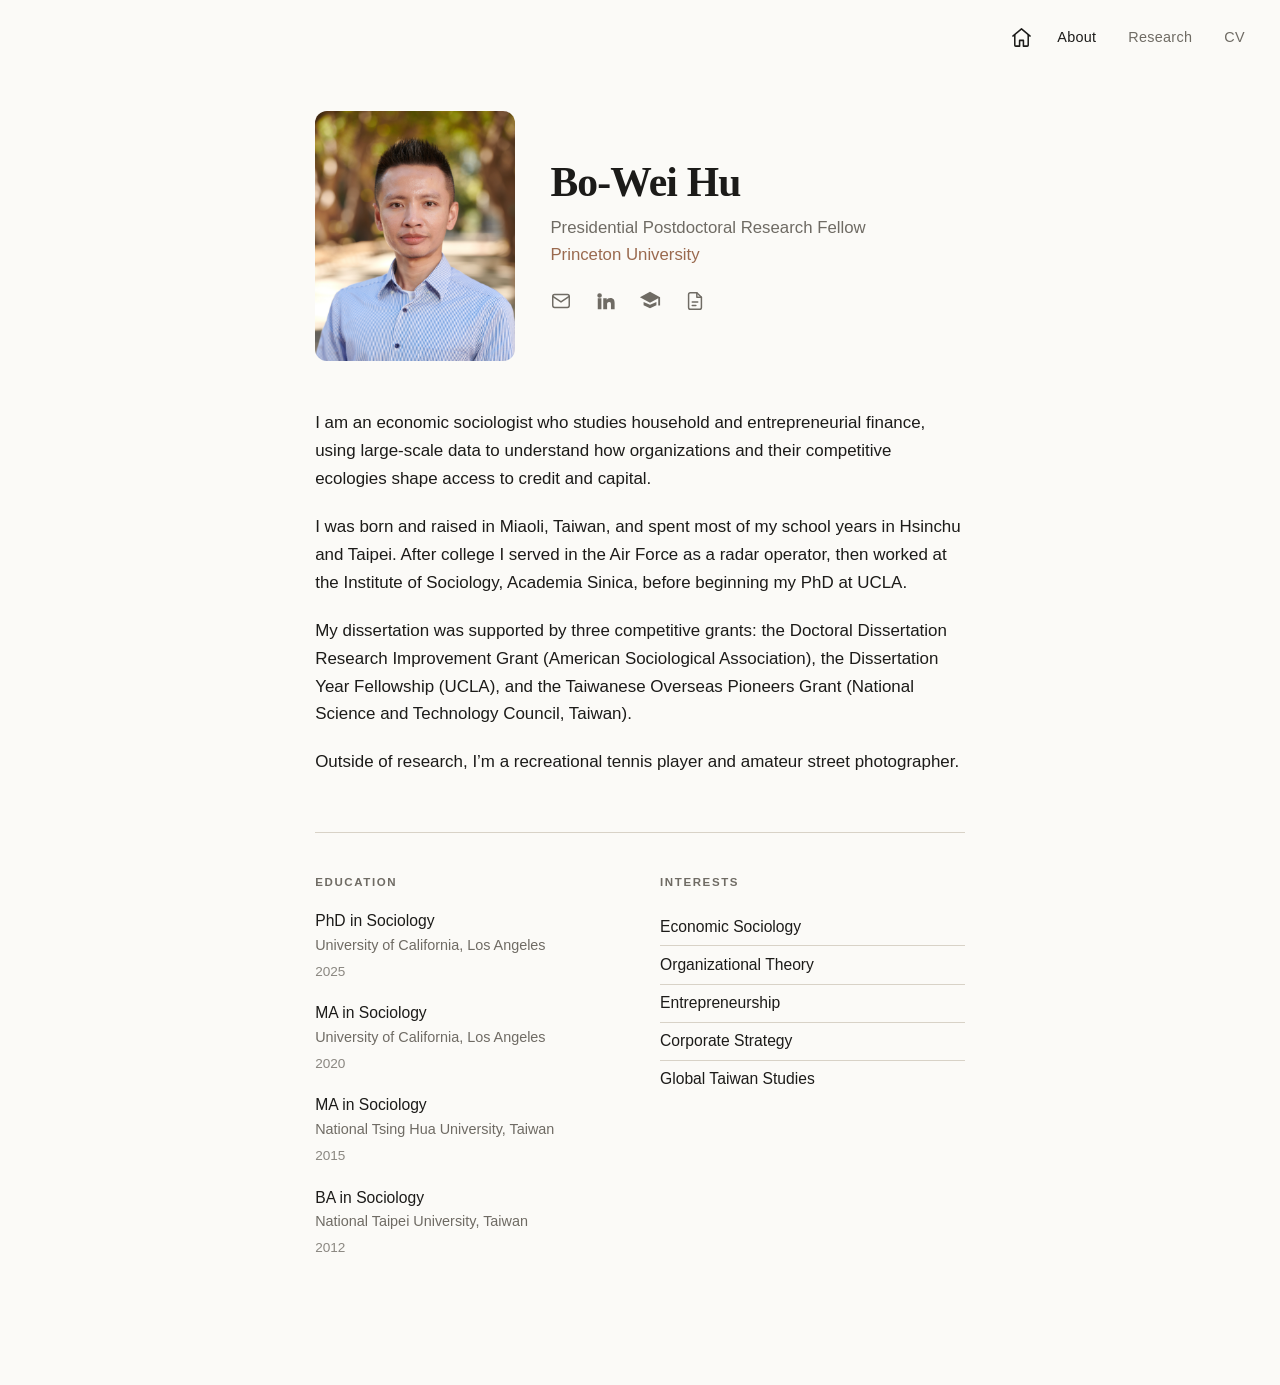
==== site/about.html @ 9f397c33 "Add meta descriptions, Open Graph/Twitter tags, canonical URLs Fixes Google using the hero image alt" ====
<!doctype html>
<html lang="en">
<head>
<meta charset="utf-8" />
<meta name="viewport" content="width=device-width, initial-scale=1" />
<title>About &middot; Bo-Wei Hu</title>
<meta name="description" content="About Bo-Wei Hu — an economic sociologist and Presidential Postdoctoral Research Fellow at Princeton University studying household and entrepreneurial finance. Background, education, and interests." />
<link rel="canonical" href="https://boweihu.com/about.html" />
<meta property="og:type" content="profile" />
<meta property="og:site_name" content="Bo-Wei Hu" />
<meta property="og:title" content="About · Bo-Wei Hu" />
<meta property="og:description" content="Economic sociologist and Presidential Postdoctoral Research Fellow at Princeton University studying household and entrepreneurial finance." />
<meta property="og:url" content="https://boweihu.com/about.html" />
<meta property="og:image" content="https://boweihu.com/images/headshot.jpg" />
<meta name="twitter:card" content="summary" />
<meta name="twitter:title" content="About · Bo-Wei Hu" />
<meta name="twitter:description" content="Economic sociologist and Presidential Postdoctoral Research Fellow at Princeton University." />
<meta name="twitter:image" content="https://boweihu.com/images/headshot.jpg" />
<link rel="icon" type="image/svg+xml" href="favicon.svg" />
<link rel="stylesheet" href="styles.css" />
</head>
<body>
  <header class="topbar">
    <a class="brand" href="index.html" aria-label="Home" title="Home">
      <svg viewBox="0 0 24 24" fill="none" stroke="currentColor" stroke-width="1.6" stroke-linecap="round" stroke-linejoin="round">
        <path d="M3 10.5 12 3l9 7.5" />
        <path d="M5 9.5V20a1 1 0 0 0 1 1h4v-6h4v6h4a1 1 0 0 0 1-1V9.5" />
      </svg>
    </a>
    <nav class="navlinks">
      <a href="about.html" class="active">About</a>
      <a href="research.html">Research</a>
      <a href="uploads/resume.pdf" target="_blank" rel="noopener">CV</a>
    </nav>
  </header>

  <main class="about-main">
    <section class="intro">
      <img class="portrait" src="images/headshot.jpg" alt="Portrait of Bo-Wei Hu" />
      <div>
        <h1 class="name">Bo-Wei Hu</h1>
        <p class="title">Presidential Postdoctoral Research Fellow<br /><span class="org">Princeton University</span></p>
        <div class="icons">
          <a href="mailto:boweihu@princeton.edu" aria-label="Email" title="Email">
            <svg viewBox="0 0 24 24" fill="none" stroke="currentColor" stroke-width="1.6" stroke-linecap="round" stroke-linejoin="round">
              <rect x="3" y="5" width="18" height="14" rx="2" />
              <path d="M3 7l9 6 9-6" />
            </svg>
          </a>
          <a href="https://www.linkedin.com/in/bo-wei-hu-348027a2/" aria-label="LinkedIn" title="LinkedIn">
            <svg viewBox="0 0 24 24" fill="currentColor">
              <path d="M4.98 3.5A2.5 2.5 0 1 0 5 8.5a2.5 2.5 0 0 0 0-5zM3 9h4v12H3zM9 9h3.8v1.7h.05c.53-.95 1.83-1.95 3.77-1.95 4.03 0 4.78 2.5 4.78 5.75V21h-4v-5.1c0-1.22-.02-2.8-1.95-2.8-1.95 0-2.25 1.35-2.25 2.7V21H9z" />
            </svg>
          </a>
          <a href="https://scholar.google.com/citations?hl=en&amp;user=0n5AYdQAAAAJ&amp;view_op=list_works&amp;sortby=pubdate" aria-label="Google Scholar" title="Google Scholar">
            <svg viewBox="0 0 24 24" fill="currentColor">
              <path d="M12 2L1 8l11 6 9-4.91V17h2V8L12 2zM5 13.18v3.5L12 20l7-3.32v-3.5L12 16l-7-2.82z" />
            </svg>
          </a>
          <a href="uploads/resume.pdf" target="_blank" rel="noopener" aria-label="CV" title="CV">
            <svg viewBox="0 0 24 24" fill="none" stroke="currentColor" stroke-width="1.6" stroke-linecap="round" stroke-linejoin="round">
              <path d="M14 3H7a2 2 0 0 0-2 2v14a2 2 0 0 0 2 2h10a2 2 0 0 0 2-2V8z" />
              <path d="M14 3v5h5" />
              <line x1="9" y1="13" x2="15" y2="13" />
              <line x1="9" y1="17" x2="13" y2="17" />
            </svg>
          </a>
        </div>
      </div>
    </section>

    <div class="prose">
      <p>
        I am an economic sociologist who studies household and entrepreneurial finance, using
        large-scale data to understand how organizations and their competitive ecologies shape
        access to credit and capital.
      </p>
      <p>
        I was born and raised in Miaoli, Taiwan, and spent most of my school years in Hsinchu and Taipei.
        After college I served in the Air Force as a radar operator, then worked at the
        <a href="https://www.ios.sinica.edu.tw" target="_blank" rel="noopener">Institute of Sociology</a>, Academia Sinica, before beginning my PhD at UCLA.
      </p>
      <p>
        My dissertation was supported by three competitive grants: the Doctoral Dissertation Research Improvement
        Grant (American Sociological Association), the Dissertation Year Fellowship (UCLA), and the
        Taiwanese Overseas Pioneers Grant (National Science and Technology Council, Taiwan).
      </p>
      <p>
        Outside of research, I&rsquo;m a recreational tennis player and amateur street photographer.
      </p>
    </div>

    <section class="meta">
      <div>
        <h2 class="section-label">Education</h2>
        <ul class="edu-list">
          <li>
            <span class="course">PhD in Sociology</span>
            <span class="inst">University of California, Los Angeles</span>
            <span class="year">2025</span>
          </li>
          <li>
            <span class="course">MA in Sociology</span>
            <span class="inst">University of California, Los Angeles</span>
            <span class="year">2020</span>
          </li>
          <li>
            <span class="course">MA in Sociology</span>
            <span class="inst">National Tsing Hua University, Taiwan</span>
            <span class="year">2015</span>
          </li>
          <li>
            <span class="course">BA in Sociology</span>
            <span class="inst">National Taipei University, Taiwan</span>
            <span class="year">2012</span>
          </li>
        </ul>
      </div>

      <div>
        <h2 class="section-label">Interests</h2>
        <ul class="interest-list">
          <li>Economic Sociology</li>
          <li>Organizational Theory</li>
          <li>Entrepreneurship</li>
          <li>Corporate Strategy</li>
          <li>Global Taiwan Studies</li>
        </ul>
      </div>
    </section>
  </main>
</body>
</html>
---- site/styles.css ----
:root {
  --bg: #fbfaf7;
  --ink: #1c1b19;
  --muted: #6f6b64;
  --accent: #9a6a4f;
  --rule: #d8d2c7;
}
@media (prefers-color-scheme: dark) {
  :root {
    --bg: #16150f;
    --ink: #ece7dd;
    --muted: #a49e92;
    --accent: #c99a7c;
    --rule: #2b2920;
  }
}

* { box-sizing: border-box; }
html, body { margin: 0; padding: 0; }
body {
  background: var(--bg);
  color: var(--ink);
  font-family: -apple-system, BlinkMacSystemFont, "Segoe UI", Roboto, Helvetica, Arial, sans-serif;
  line-height: 1.65;
  -webkit-font-smoothing: antialiased;
  text-rendering: optimizeLegibility;
}

a { color: inherit; }

/* ---------- Shared header ---------- */
.topbar {
  display: flex;
  align-items: center;
  justify-content: flex-end;
  gap: 1.5rem;
  padding: 1.6rem 2.2rem;
}
.brand {
  display: inline-flex;
  align-items: center;
  text-decoration: none;
  color: var(--ink);
  transition: color 0.15s ease;
}
.brand:hover { color: var(--accent); }
.brand svg { width: 23px; height: 23px; display: block; }
.navlinks { display: flex; gap: 2rem; }
.navlinks a {
  color: var(--muted);
  text-decoration: none;
  font-size: 0.9rem;
  letter-spacing: 0.02em;
  transition: color 0.15s ease;
}
.navlinks a:hover { color: var(--accent); }
.navlinks a.active { color: var(--ink); }

/* ---------- Serif display type ---------- */
.name {
  font-family: Georgia, "Times New Roman", serif;
  font-weight: 600;
  font-size: clamp(2.4rem, 4.6vw, 3.4rem);
  letter-spacing: -0.02em;
  line-height: 1.1;
  margin: 0 0 0.6rem;
}
.title { font-size: 1.05rem; color: var(--muted); margin: 0 0 2rem; }
.title .org { color: var(--accent); }
.divider { width: 40px; height: 1px; background: var(--rule); border: 0; margin: 0 0 2rem; }
.bio { font-size: 1.08rem; margin: 0 0 2.2rem; text-wrap: pretty; }

/* ---------- Social / contact icons ---------- */
.icons { display: flex; gap: 1.4rem; }
.icons a {
  color: var(--muted);
  display: inline-flex;
  transition: color 0.15s ease, transform 0.15s ease;
}
.icons a:hover { color: var(--accent); transform: translateY(-2px); }
.icons svg { width: 22px; height: 22px; display: block; }

/* =====================================================
   HOME  (index.html)
   ===================================================== */
.page {
  min-height: 100vh;
  display: grid;
  grid-template-columns: 0.9fr 1.1fr;
}
.home-left {
  display: flex;
  flex-direction: column;
  padding: 0 2.2rem 1.6rem;
}
.home-left .topbar { padding-left: 0; padding-right: 0; justify-content: flex-start; }
.hero {
  flex: 1;
  display: flex;
  flex-direction: column;
  justify-content: center;
  max-width: 440px;
  margin: 0 auto;
  padding: 4vh 0 8vh;
}
.home-right {
  position: relative;
  background: var(--bg);
  display: flex;
  align-items: center;
  justify-content: center;
  padding: 3vh 1.5rem;
  overflow: hidden;
}
.home-right figure {
  margin: 0;
  display: block;
  width: fit-content;
  max-width: 100%;
}
.home-right img {
  max-width: 100%;
  max-height: 75vh;
  object-fit: contain;
  display: block;
}
.caption {
  /* width:0 + min-width:100% locks the caption to the image's width */
  width: 0;
  min-width: 100%;
  box-sizing: border-box;
  margin: 0.85rem 0 0;
  font-size: 0.78rem;
  line-height: 1.5;
  color: var(--muted);
  letter-spacing: 0.01em;
}
.caption .date { display: block; margin-top: 0.15rem; opacity: 0.75; }
.caption a {
  color: var(--muted);
  text-decoration: underline;
  text-decoration-color: var(--rule);
  text-underline-offset: 2px;
  transition: color 0.15s ease, text-decoration-color 0.15s ease;
}
.caption a:hover { color: var(--accent); text-decoration-color: var(--accent); }

@media (max-width: 760px) {
  .page { grid-template-columns: 1fr; }
  .home-right { order: 2; min-height: 60vh; }
  .hero { padding: 6vh 0 4vh; }
}

/* =====================================================
   ABOUT  (about.html)
   ===================================================== */
.about-main {
  max-width: 720px;
  margin: 0 auto;
  padding: 2vh 2.2rem 12vh;
}
.intro {
  display: grid;
  grid-template-columns: 200px 1fr;
  gap: 2.2rem;
  align-items: center;
  margin: 2vh 0 3rem;
}
.portrait {
  width: 200px;
  height: auto;
  aspect-ratio: 1156 / 1444;
  object-fit: cover;
  border-radius: 12px;
  display: block;
}
.intro .name { font-size: clamp(2rem, 4vw, 2.6rem); margin-bottom: 0.5rem; }
.intro .title { margin-bottom: 1.3rem; }

.prose { font-size: 1.06rem; }
.prose p { margin: 0 0 1.25rem; text-wrap: pretty; }
.prose a {
  color: inherit;
  text-decoration: none;
  transition: color 0.15s ease;
}
.prose a:hover { color: var(--accent); }
.prose em { font-style: italic; }

.meta {
  display: grid;
  grid-template-columns: 1fr 1fr;
  gap: 2.5rem;
  margin-top: 3.5rem;
  padding-top: 2.5rem;
  border-top: 1px solid var(--rule);
}
.section-label {
  font-size: 0.72rem;
  text-transform: uppercase;
  letter-spacing: 0.14em;
  color: var(--muted);
  margin: 0 0 1rem;
  font-weight: 600;
}
.edu-list, .interest-list { list-style: none; margin: 0; padding: 0; }
.edu-list li { margin-bottom: 1rem; }
.edu-list .course { display: block; font-size: 0.98rem; }
.edu-list .inst { display: block; font-size: 0.9rem; color: var(--muted); }
.edu-list .year { font-size: 0.85rem; color: var(--muted); opacity: 0.8; }
.interest-list li {
  font-size: 0.98rem;
  padding: 0.35rem 0;
  border-bottom: 1px solid var(--rule);
}
.interest-list li:last-child { border-bottom: 0; }

@media (max-width: 620px) {
  .intro { grid-template-columns: 1fr; gap: 1.4rem; justify-items: start; }
  .portrait { width: 150px; }
  .meta { grid-template-columns: 1fr; gap: 2.2rem; }
}

/* =====================================================
   RESEARCH  (research.html)
   ===================================================== */
.page-title { margin: 2vh 0 2.5rem; }
.rgroup { margin-bottom: 3rem; }
.rgroup-title {
  font-family: Georgia, "Times New Roman", serif;
  font-weight: 600;
  font-size: 1.35rem;
  letter-spacing: -0.01em;
  margin: 0 0 1.2rem;
  padding-bottom: 0.6rem;
  border-bottom: 1px solid var(--rule);
}
.paper-list { list-style: none; margin: 0; padding: 0; }
.paper { margin-bottom: 1.5rem; }
.paper:last-child { margin-bottom: 0; }
.paper-title { display: block; font-size: 1.05rem; line-height: 1.45; }
.paper-title a {
  text-decoration: none;
  color: inherit;
  transition: color 0.15s ease;
}
.paper-title a:hover { color: var(--accent); }
.paper-meta { display: block; font-size: 0.85rem; color: var(--muted); margin-top: 0.28rem; }
.paper-meta .status { color: var(--accent); }
.award-list { list-style: none; margin: 0.5rem 0 0 1.4rem; padding: 0; }
.award-list li {
  position: relative;
  padding-left: 1.05rem;
  margin-top: 0.2rem;
  font-size: 0.82rem;
  line-height: 1.5;
  color: var(--muted);
}
.award-list li::before {
  content: "";
  position: absolute;
  left: 0;
  top: 0.62em;
  width: 5px;
  height: 5px;
  border-radius: 50%;
  background: var(--accent);
}
.badge {
  display: inline-block;
  font-size: 0.66rem;
  text-transform: uppercase;
  letter-spacing: 0.08em;
  color: var(--accent);
  border: 1px solid var(--rule);
  border-radius: 999px;
  padding: 0.1rem 0.55rem;
  margin-left: 0.55rem;
  vertical-align: middle;
  white-space: nowrap;
}
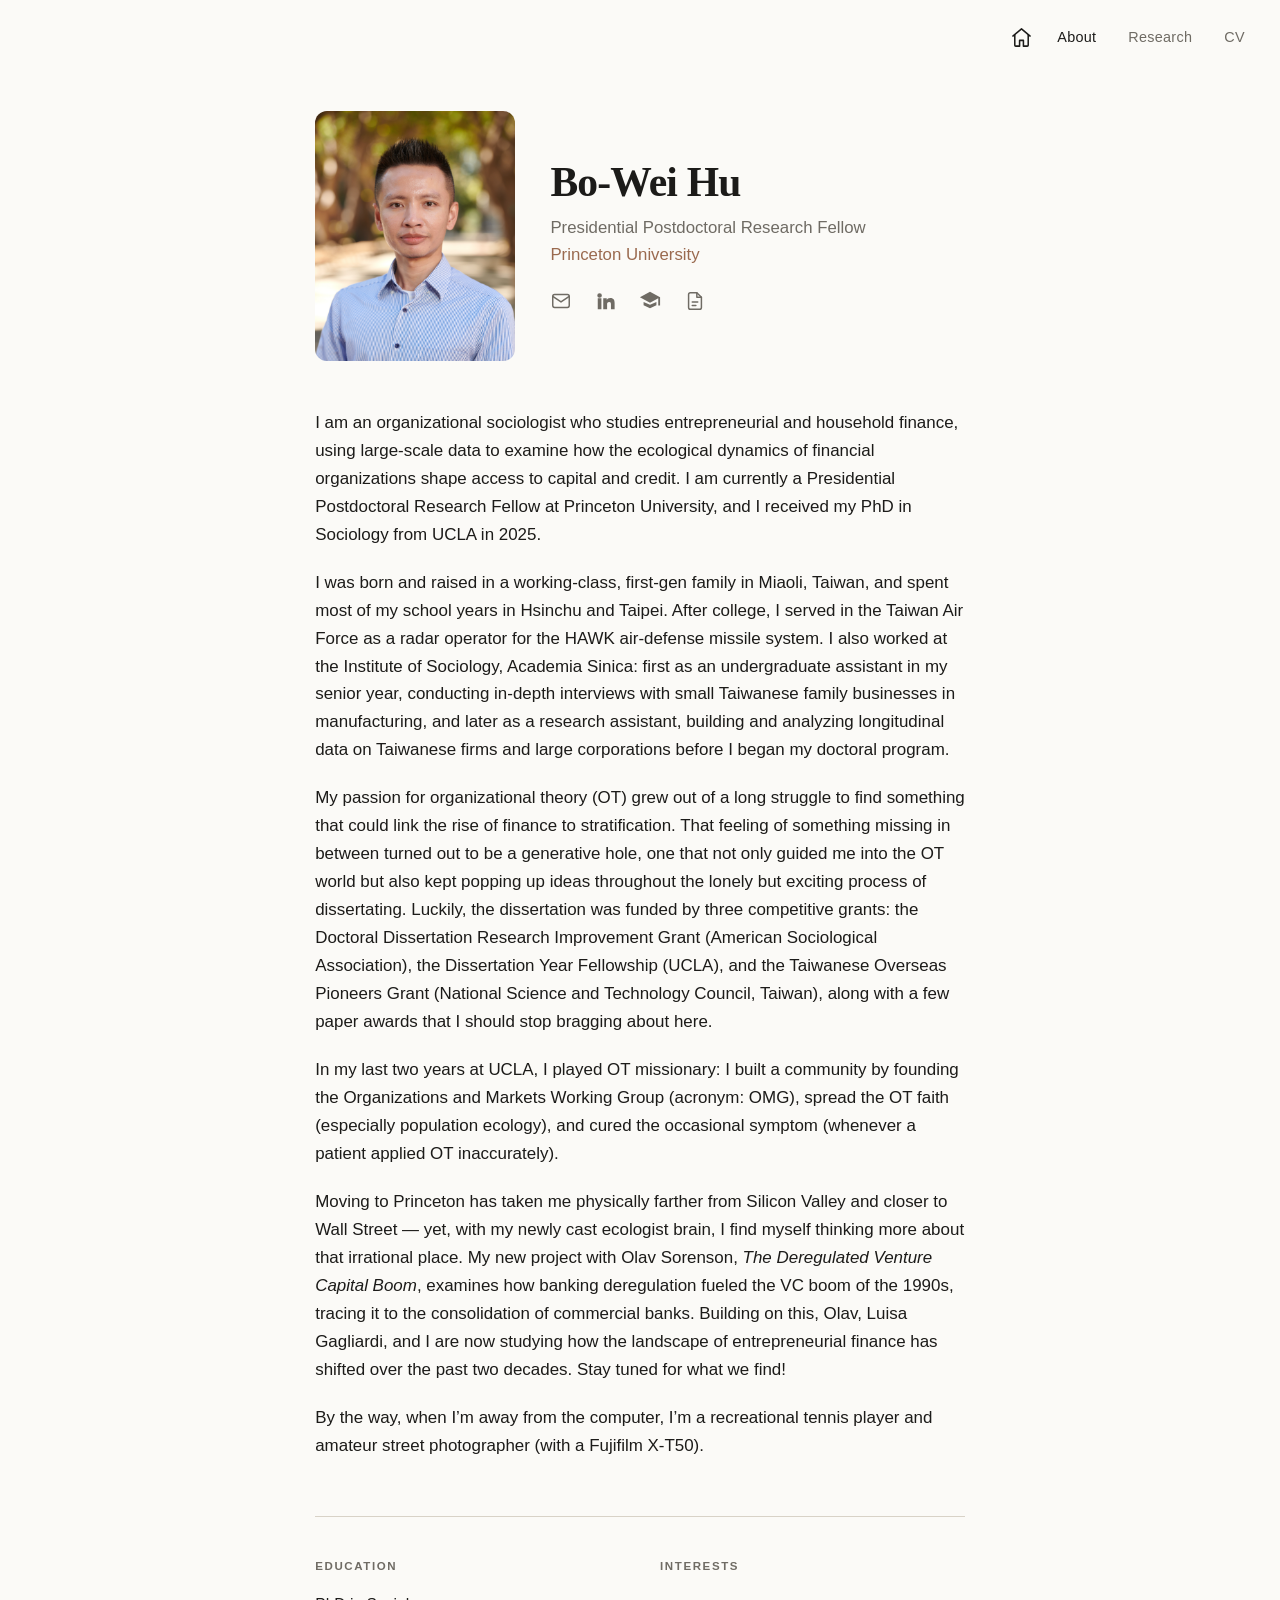
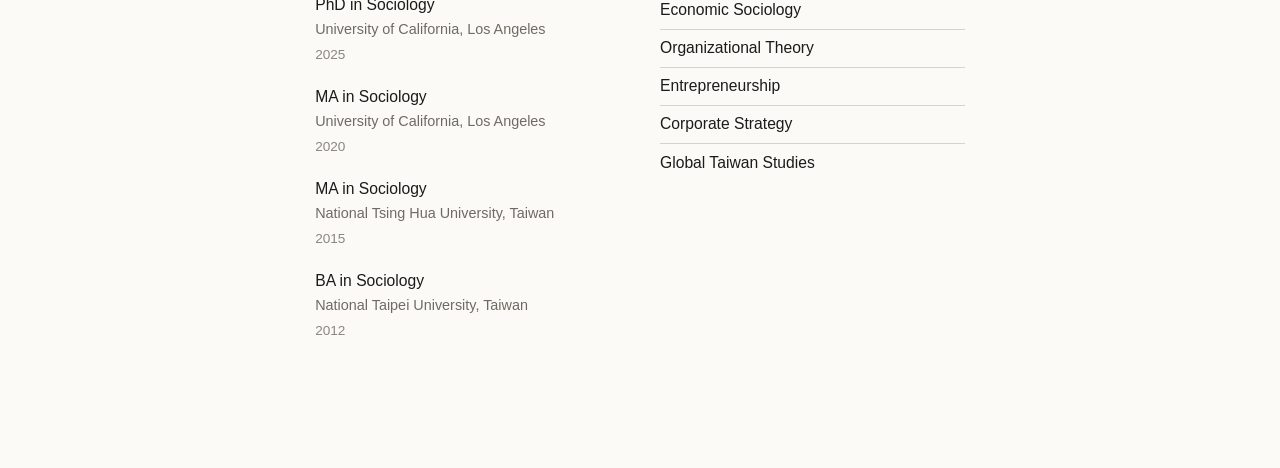
==== commit 103d0dda: "Rewrite About bio (longer narrative version) Co-Authored-By: Claude Opus 4.8 <noreply@anthropic.com>" ====
--- a/site/about.html
+++ b/site/about.html
@@ -71,22 +71,47 @@
 
     <div class="prose">
       <p>
-        I am an economic sociologist who studies household and entrepreneurial finance, using
-        large-scale data to understand how organizations and their competitive ecologies shape
-        access to credit and capital.
+        I am an organizational sociologist who studies entrepreneurial and household finance, using
+        large-scale data to examine how the ecological dynamics of financial organizations shape access
+        to capital and credit. I am currently a Presidential Postdoctoral Research Fellow at Princeton
+        University, and I received my PhD in Sociology from UCLA in 2025.
       </p>
       <p>
-        I was born and raised in Miaoli, Taiwan, and spent most of my school years in Hsinchu and Taipei.
-        After college I served in the Air Force as a radar operator, then worked at the
-        <a href="https://www.ios.sinica.edu.tw" target="_blank" rel="noopener">Institute of Sociology</a>, Academia Sinica, before beginning my PhD at UCLA.
+        I was born and raised in a working-class, first-gen family in Miaoli, Taiwan, and spent most of
+        my school years in Hsinchu and Taipei. After college, I served in the Taiwan Air Force as a radar
+        operator for the HAWK air-defense missile system. I also worked at the
+        <a href="https://www.ios.sinica.edu.tw" target="_blank" rel="noopener">Institute of Sociology</a>,
+        Academia Sinica: first as an undergraduate assistant in my senior year, conducting in-depth
+        interviews with small Taiwanese family businesses in manufacturing, and later as a research
+        assistant, building and analyzing longitudinal data on Taiwanese firms and large corporations
+        before I began my doctoral program.
       </p>
       <p>
-        My dissertation was supported by three competitive grants: the Doctoral Dissertation Research Improvement
-        Grant (American Sociological Association), the Dissertation Year Fellowship (UCLA), and the
-        Taiwanese Overseas Pioneers Grant (National Science and Technology Council, Taiwan).
+        My passion for organizational theory (OT) grew out of a long struggle to find something that could
+        link the rise of finance to stratification. That feeling of something missing in between turned out
+        to be a generative hole, one that not only guided me into the OT world but also kept popping up
+        ideas throughout the lonely but exciting process of dissertating. Luckily, the dissertation was
+        funded by three competitive grants: the Doctoral Dissertation Research Improvement Grant (American
+        Sociological Association), the Dissertation Year Fellowship (UCLA), and the Taiwanese Overseas
+        Pioneers Grant (National Science and Technology Council, Taiwan), along with a few paper awards
+        that I should stop bragging about here.
       </p>
       <p>
-        Outside of research, I&rsquo;m a recreational tennis player and amateur street photographer.
+        In my last two years at UCLA, I played OT missionary: I built a community by founding the
+        Organizations and Markets Working Group (acronym: OMG), spread the OT faith (especially population
+        ecology), and cured the occasional symptom (whenever a patient applied OT inaccurately).
+      </p>
+      <p>
+        Moving to Princeton has taken me physically farther from Silicon Valley and closer to Wall Street
+        &mdash; yet, with my newly cast ecologist brain, I find myself thinking more about that irrational
+        place. My new project with Olav Sorenson, <em>The Deregulated Venture Capital Boom</em>, examines
+        how banking deregulation fueled the VC boom of the 1990s, tracing it to the consolidation of
+        commercial banks. Building on this, Olav, Luisa Gagliardi, and I are now studying how the landscape
+        of entrepreneurial finance has shifted over the past two decades. Stay tuned for what we find!
+      </p>
+      <p>
+        By the way, when I&rsquo;m away from the computer, I&rsquo;m a recreational tennis player and
+        amateur street photographer (with a Fujifilm X-T50).
       </p>
     </div>
 
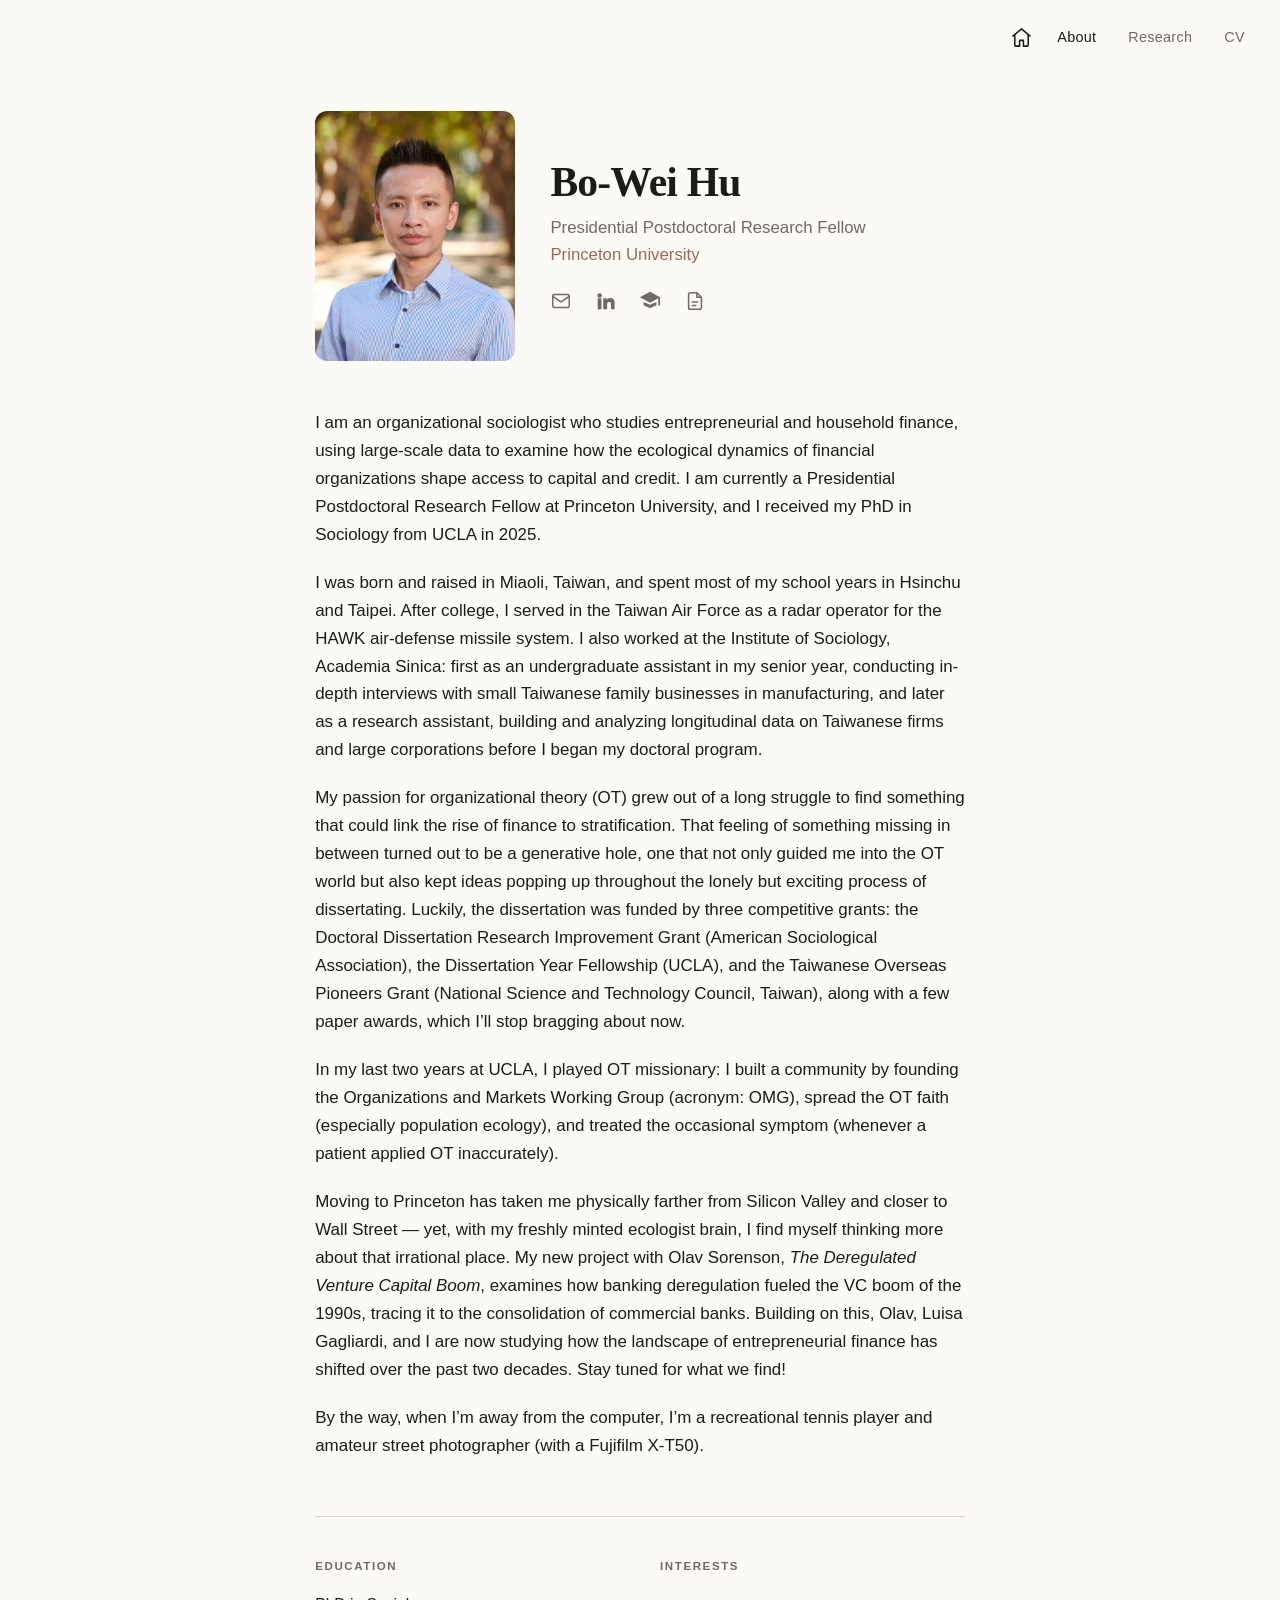
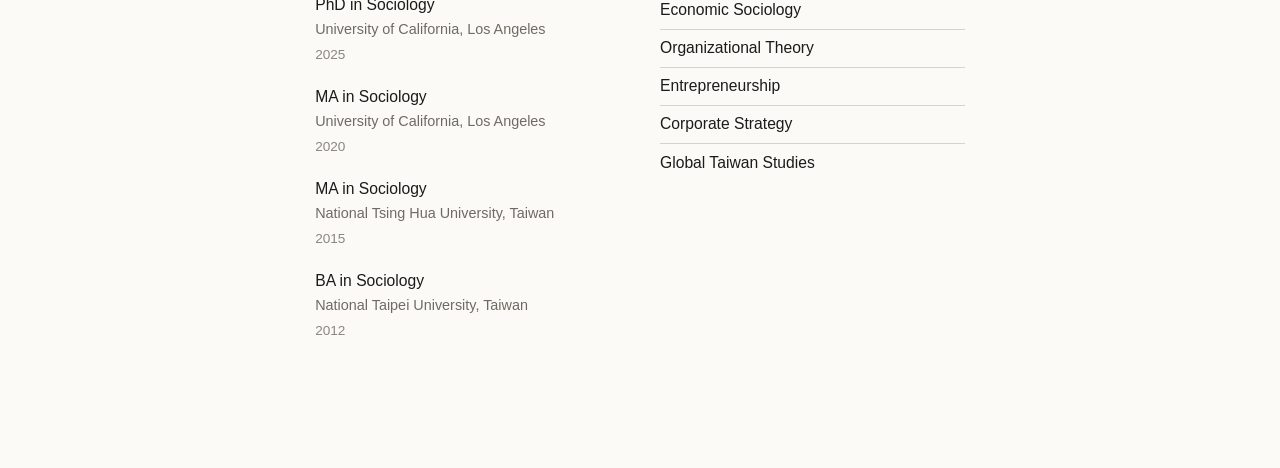
==== commit b7858d81: "Tweak About bio wording Co-Authored-By: Claude Opus 4.8 <noreply@anthropic.com>" ====
--- a/site/about.html
+++ b/site/about.html
@@ -77,7 +77,7 @@
         University, and I received my PhD in Sociology from UCLA in 2025.
       </p>
       <p>
-        I was born and raised in a working-class, first-gen family in Miaoli, Taiwan, and spent most of
+        I was born and raised in Miaoli, Taiwan, and spent most of
         my school years in Hsinchu and Taipei. After college, I served in the Taiwan Air Force as a radar
         operator for the HAWK air-defense missile system. I also worked at the
         <a href="https://www.ios.sinica.edu.tw" target="_blank" rel="noopener">Institute of Sociology</a>,
@@ -89,21 +89,21 @@
       <p>
         My passion for organizational theory (OT) grew out of a long struggle to find something that could
         link the rise of finance to stratification. That feeling of something missing in between turned out
-        to be a generative hole, one that not only guided me into the OT world but also kept popping up
-        ideas throughout the lonely but exciting process of dissertating. Luckily, the dissertation was
+        to be a generative hole, one that not only guided me into the OT world but also kept ideas
+        popping up throughout the lonely but exciting process of dissertating. Luckily, the dissertation was
         funded by three competitive grants: the Doctoral Dissertation Research Improvement Grant (American
         Sociological Association), the Dissertation Year Fellowship (UCLA), and the Taiwanese Overseas
-        Pioneers Grant (National Science and Technology Council, Taiwan), along with a few paper awards
-        that I should stop bragging about here.
+        Pioneers Grant (National Science and Technology Council, Taiwan), along with a few paper awards,
+        which I&rsquo;ll stop bragging about now.
       </p>
       <p>
         In my last two years at UCLA, I played OT missionary: I built a community by founding the
         Organizations and Markets Working Group (acronym: OMG), spread the OT faith (especially population
-        ecology), and cured the occasional symptom (whenever a patient applied OT inaccurately).
+        ecology), and treated the occasional symptom (whenever a patient applied OT inaccurately).
       </p>
       <p>
         Moving to Princeton has taken me physically farther from Silicon Valley and closer to Wall Street
-        &mdash; yet, with my newly cast ecologist brain, I find myself thinking more about that irrational
+        &mdash; yet, with my freshly minted ecologist brain, I find myself thinking more about that irrational
         place. My new project with Olav Sorenson, <em>The Deregulated Venture Capital Boom</em>, examines
         how banking deregulation fueled the VC boom of the 1990s, tracing it to the consolidation of
         commercial banks. Building on this, Olav, Luisa Gagliardi, and I are now studying how the landscape
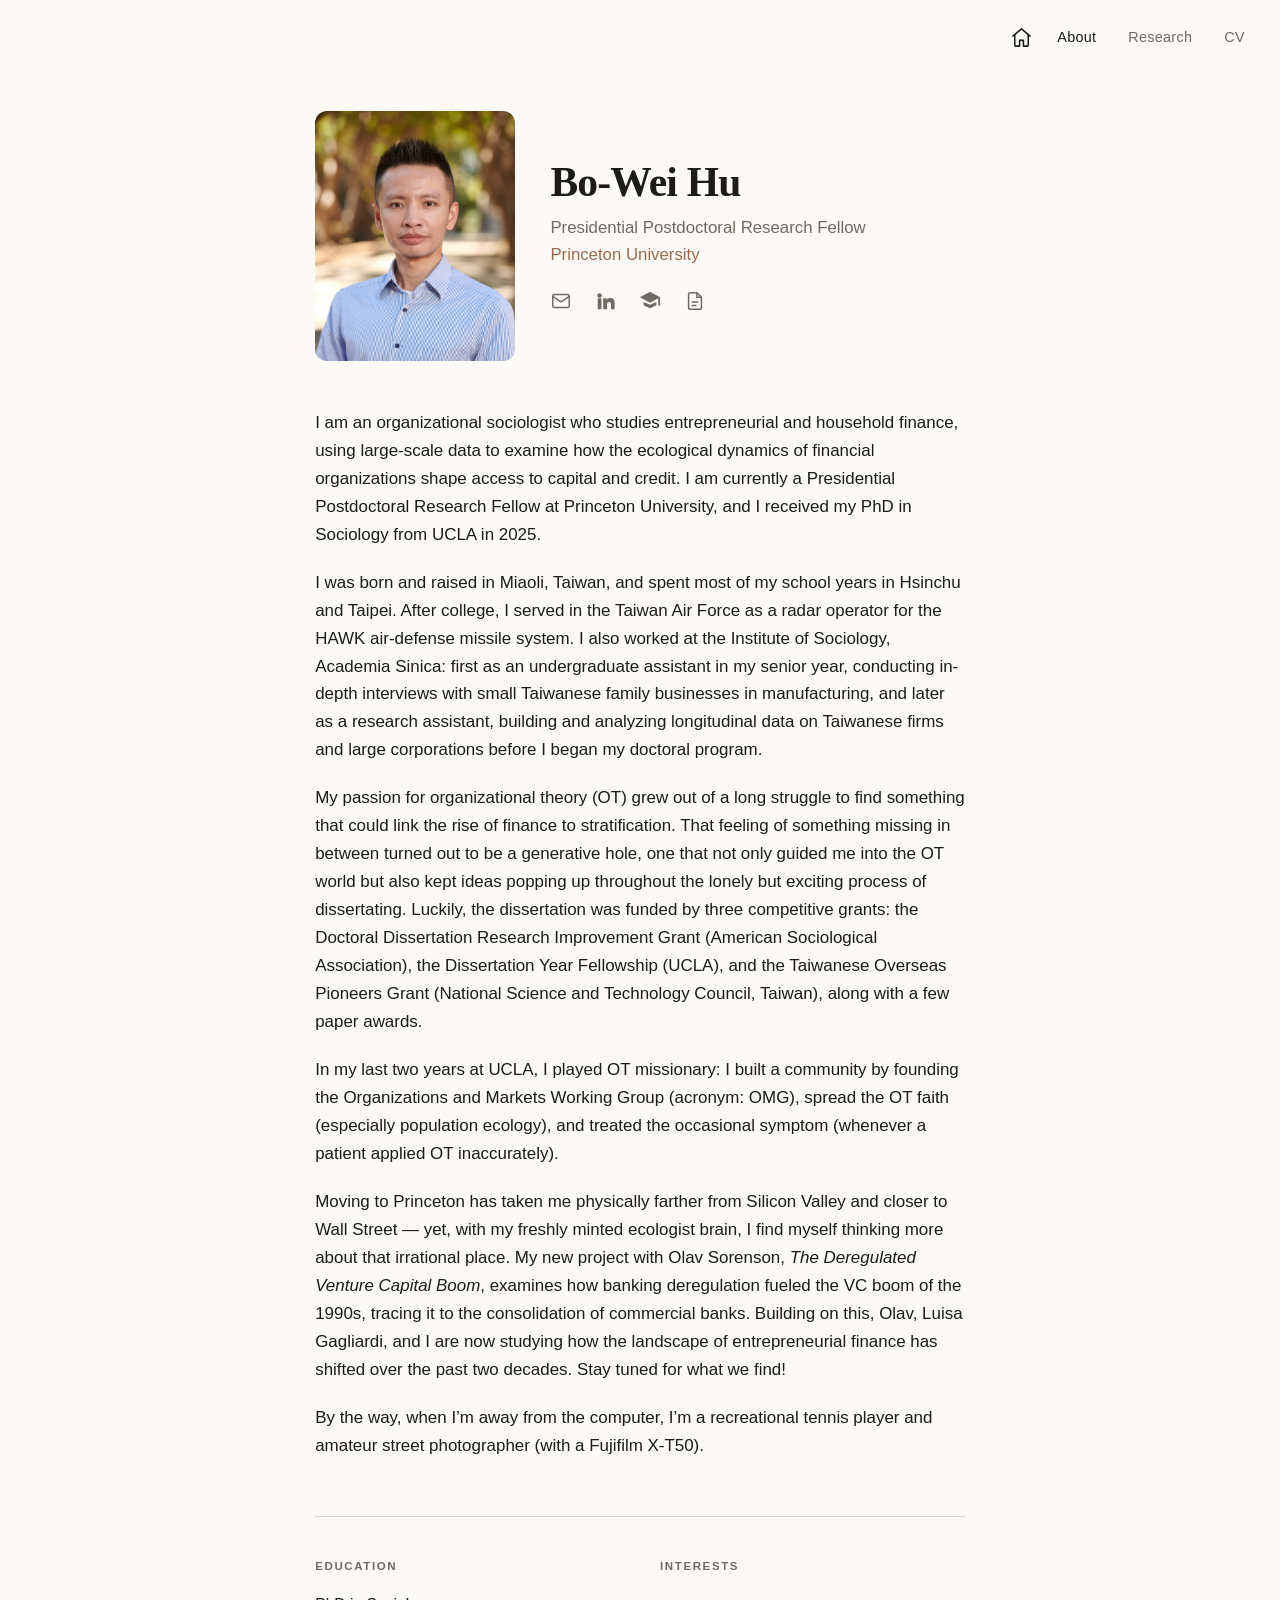
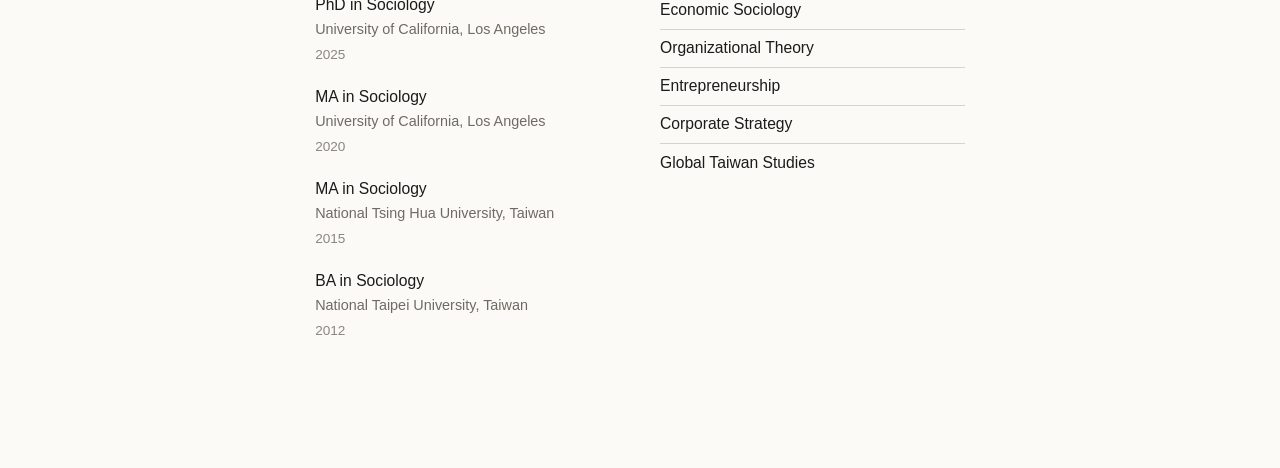
==== commit 92253aed: "Trim self-deprecating clause from About bio Co-Authored-By: Claude Opus 4.8 <noreply@anthropic.com>" ====
--- a/site/about.html
+++ b/site/about.html
@@ -93,8 +93,7 @@
         popping up throughout the lonely but exciting process of dissertating. Luckily, the dissertation was
         funded by three competitive grants: the Doctoral Dissertation Research Improvement Grant (American
         Sociological Association), the Dissertation Year Fellowship (UCLA), and the Taiwanese Overseas
-        Pioneers Grant (National Science and Technology Council, Taiwan), along with a few paper awards,
-        which I&rsquo;ll stop bragging about now.
+        Pioneers Grant (National Science and Technology Council, Taiwan), along with a few paper awards.
       </p>
       <p>
         In my last two years at UCLA, I played OT missionary: I built a community by founding the
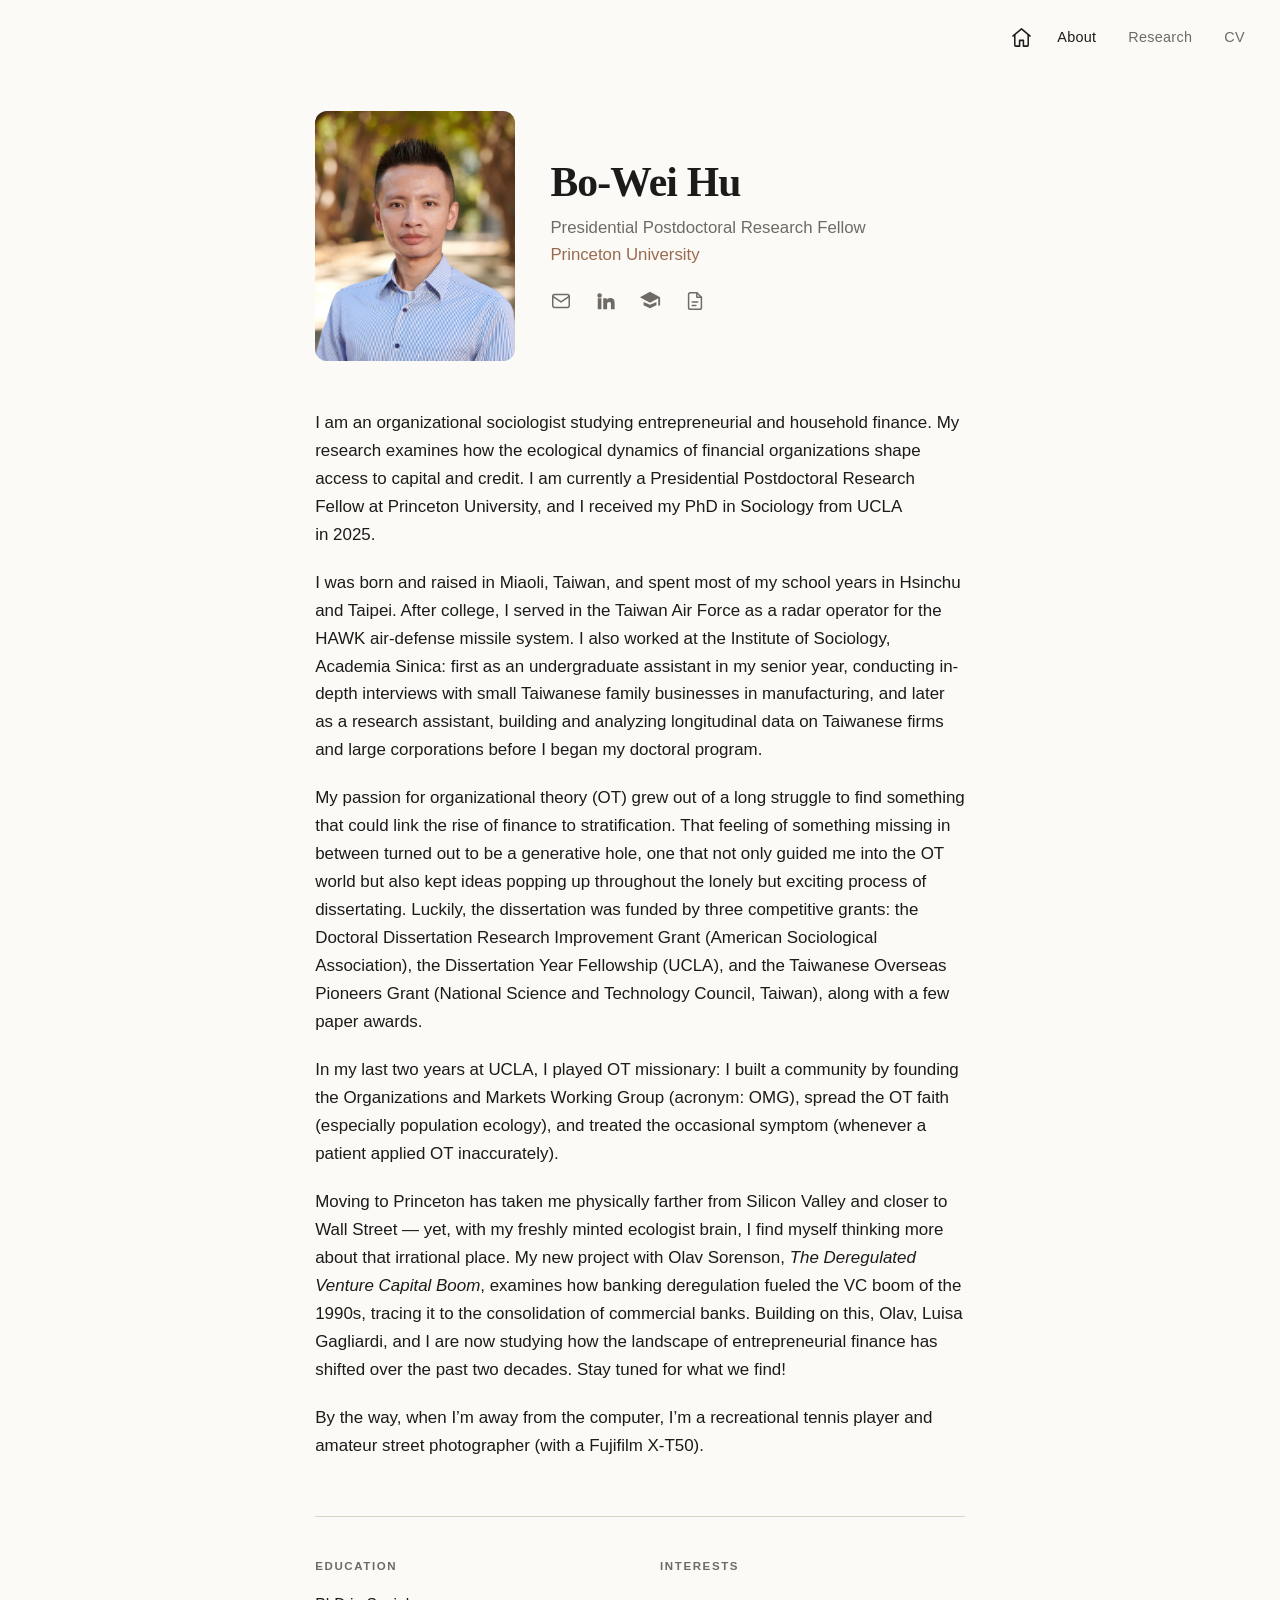
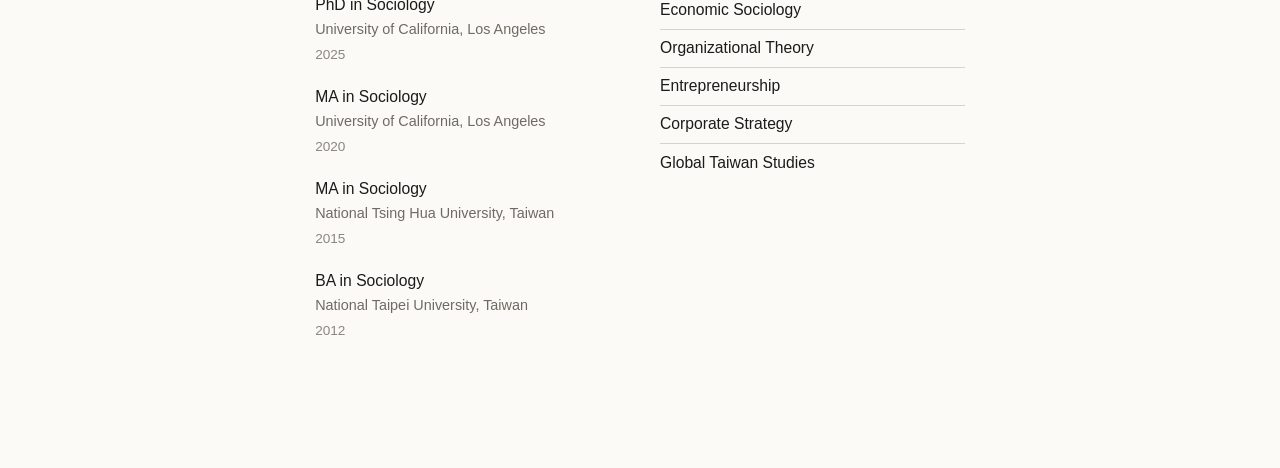
==== commit 1ec96cae: "Adjust About opening lines Co-Authored-By: Claude Opus 4.8 <noreply@anthropic.com>" ====
--- a/site/about.html
+++ b/site/about.html
@@ -71,10 +71,10 @@
 
     <div class="prose">
       <p>
-        I am an organizational sociologist who studies entrepreneurial and household finance, using
-        large-scale data to examine how the ecological dynamics of financial organizations shape access
-        to capital and credit. I am currently a Presidential Postdoctoral Research Fellow at Princeton
-        University, and I received my PhD in Sociology from UCLA in 2025.
+        I am an organizational sociologist studying entrepreneurial and household finance. My research
+        examines how the ecological dynamics of financial organizations shape access to capital and credit.
+        I am currently a Presidential Postdoctoral Research Fellow at Princeton University, and I received
+        my PhD in Sociology from UCLA in 2025.
       </p>
       <p>
         I was born and raised in Miaoli, Taiwan, and spent most of
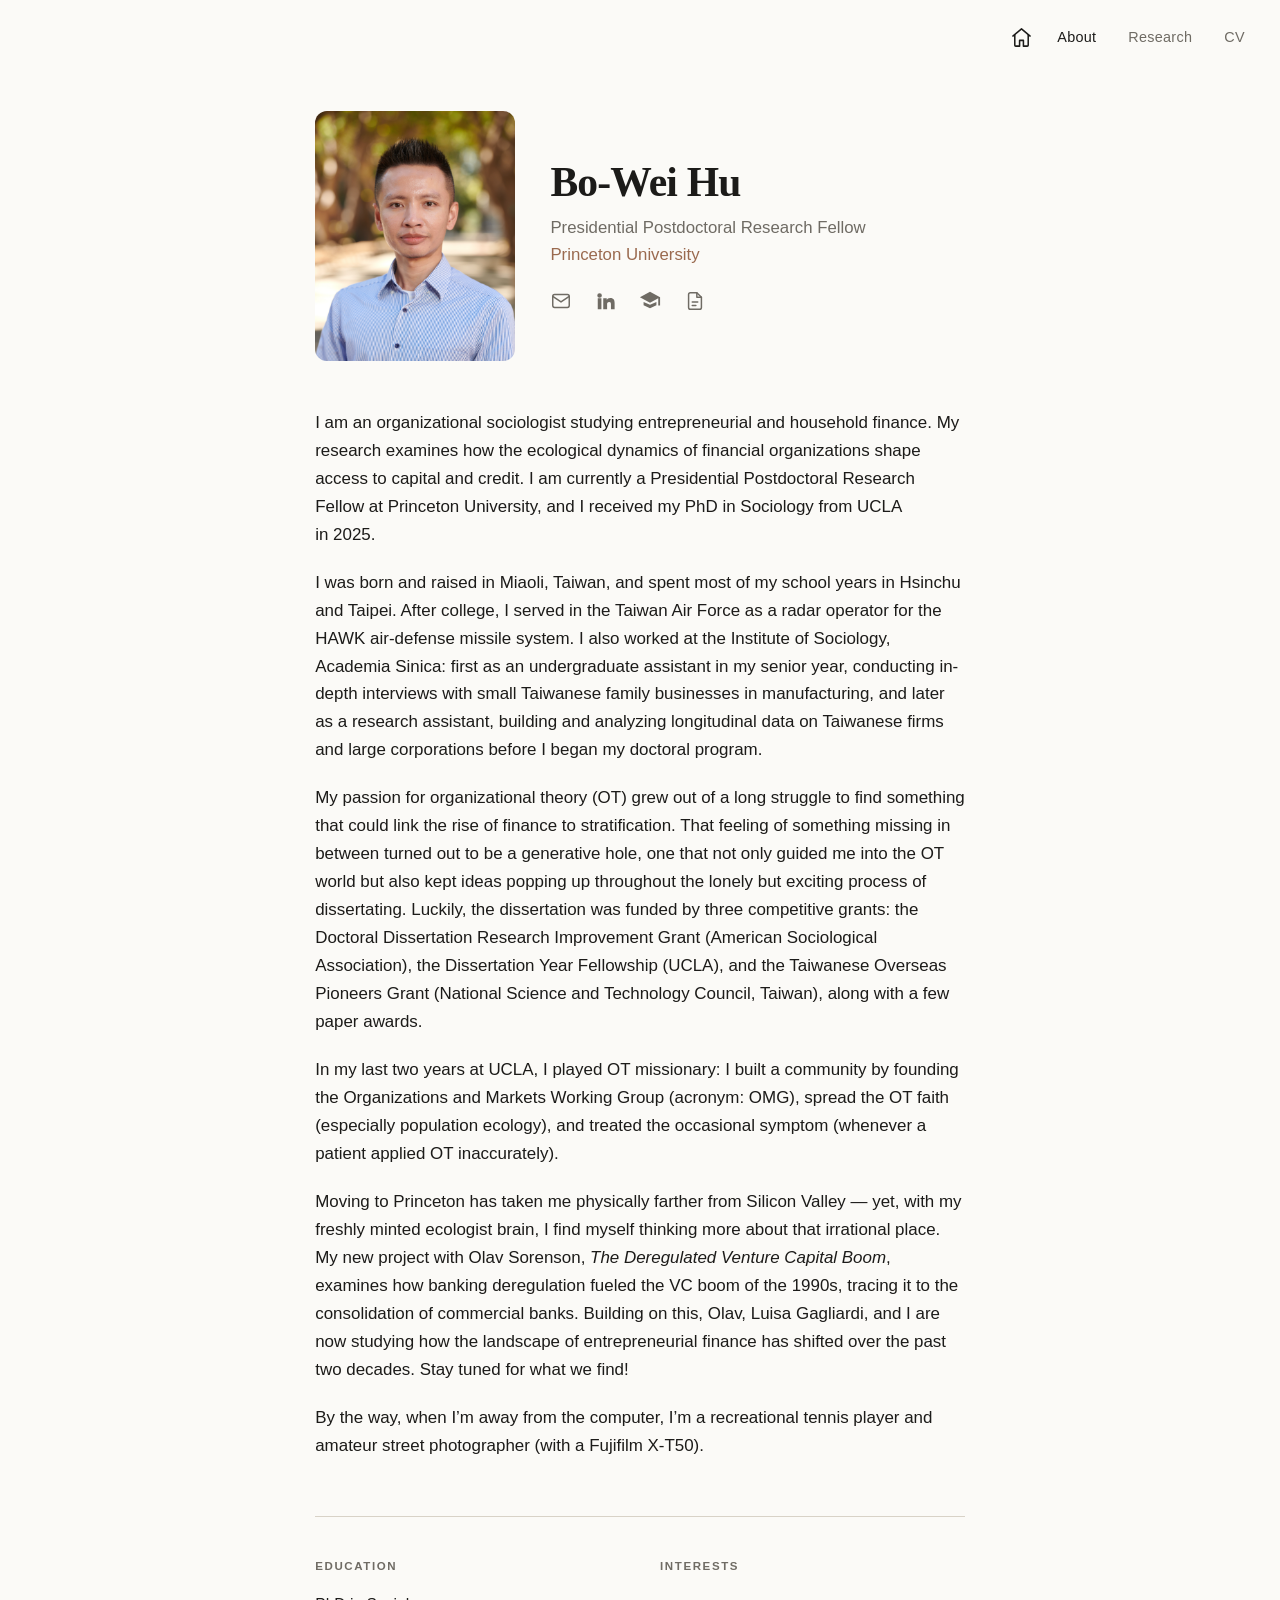
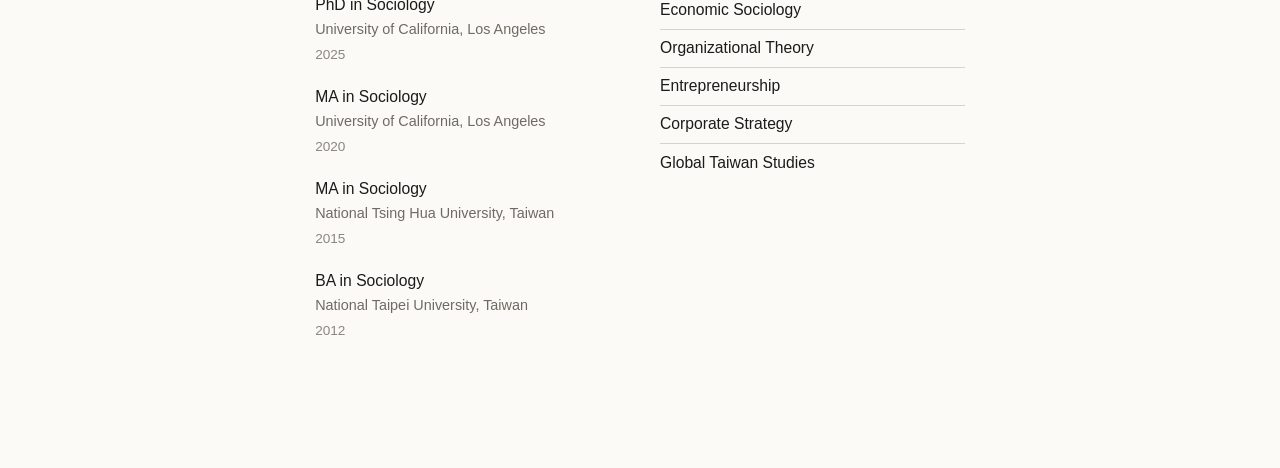
==== commit 61dde346: "Remove Wall Street clause from About bio Co-Authored-By: Claude Opus 4.8 <noreply@anthropic.com>" ====
--- a/site/about.html
+++ b/site/about.html
@@ -101,7 +101,7 @@
         ecology), and treated the occasional symptom (whenever a patient applied OT inaccurately).
       </p>
       <p>
-        Moving to Princeton has taken me physically farther from Silicon Valley and closer to Wall Street
+        Moving to Princeton has taken me physically farther from Silicon Valley
         &mdash; yet, with my freshly minted ecologist brain, I find myself thinking more about that irrational
         place. My new project with Olav Sorenson, <em>The Deregulated Venture Capital Boom</em>, examines
         how banking deregulation fueled the VC boom of the 1990s, tracing it to the consolidation of
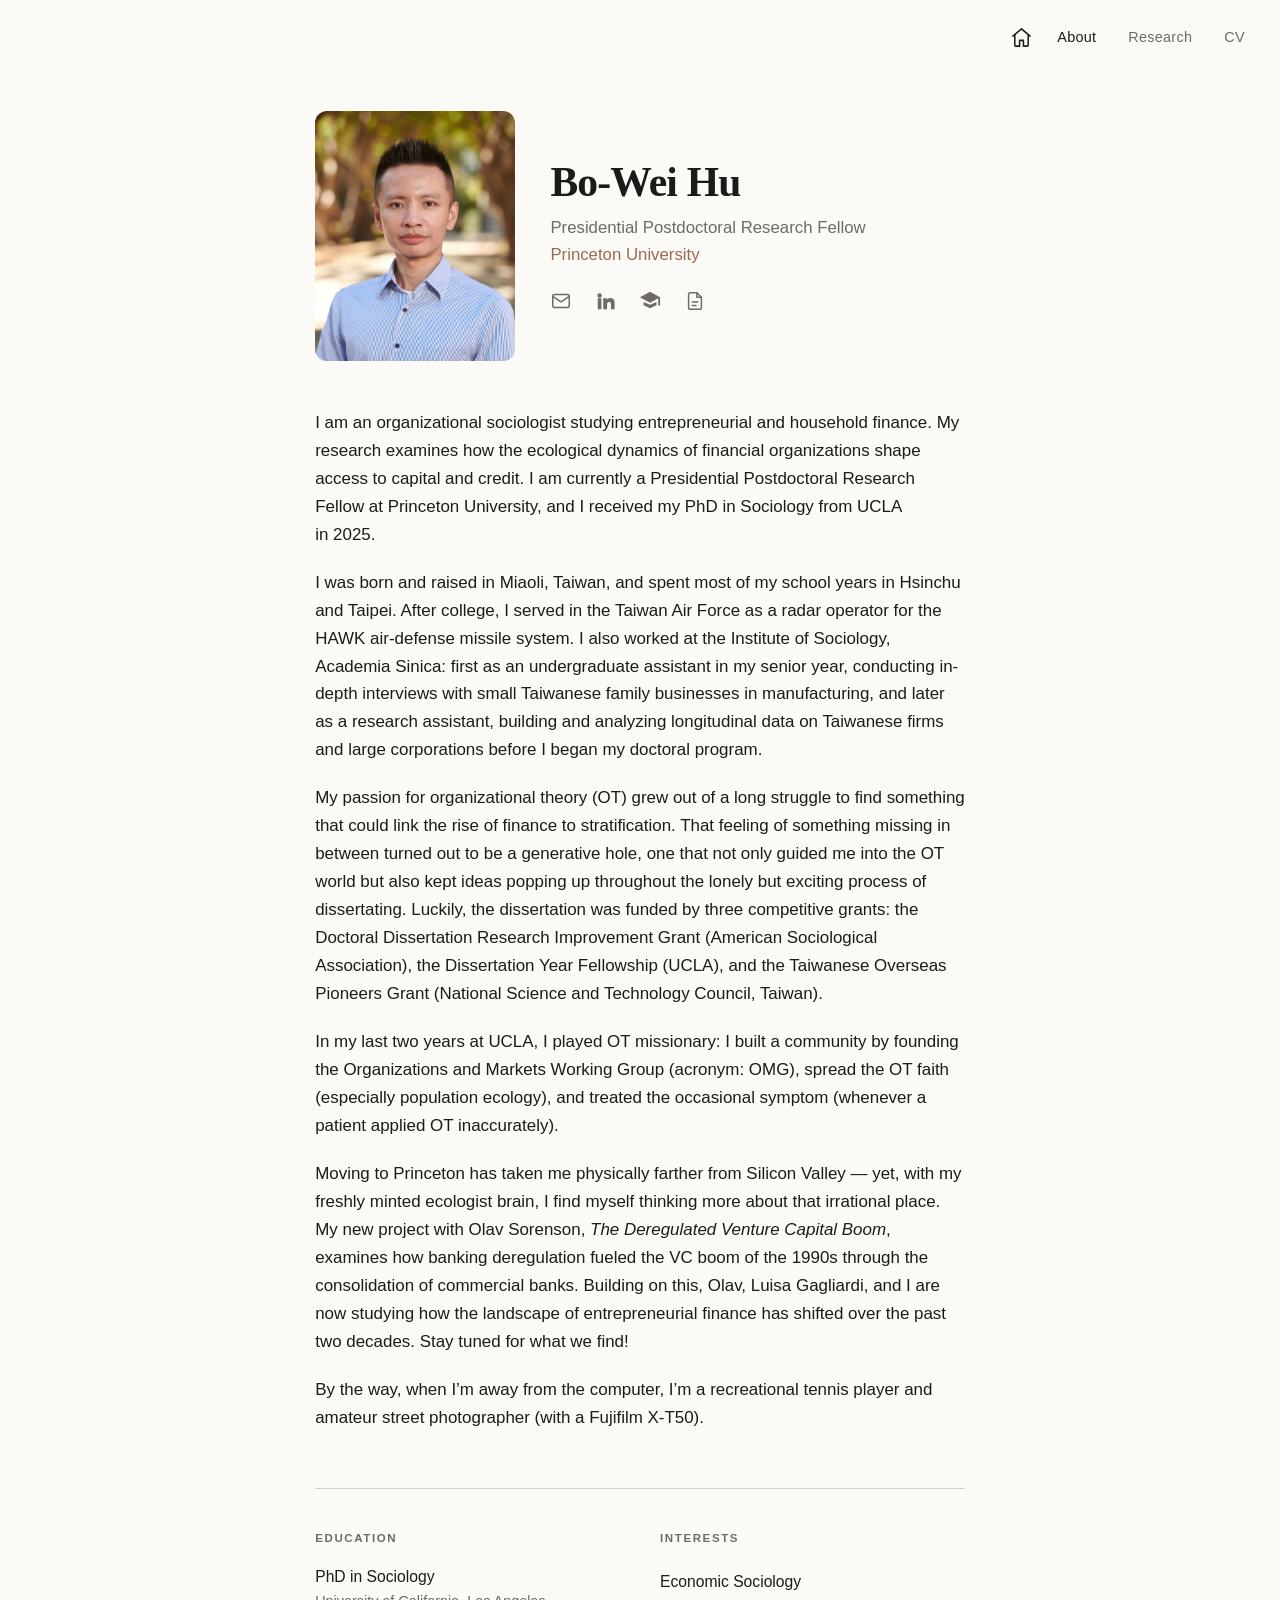
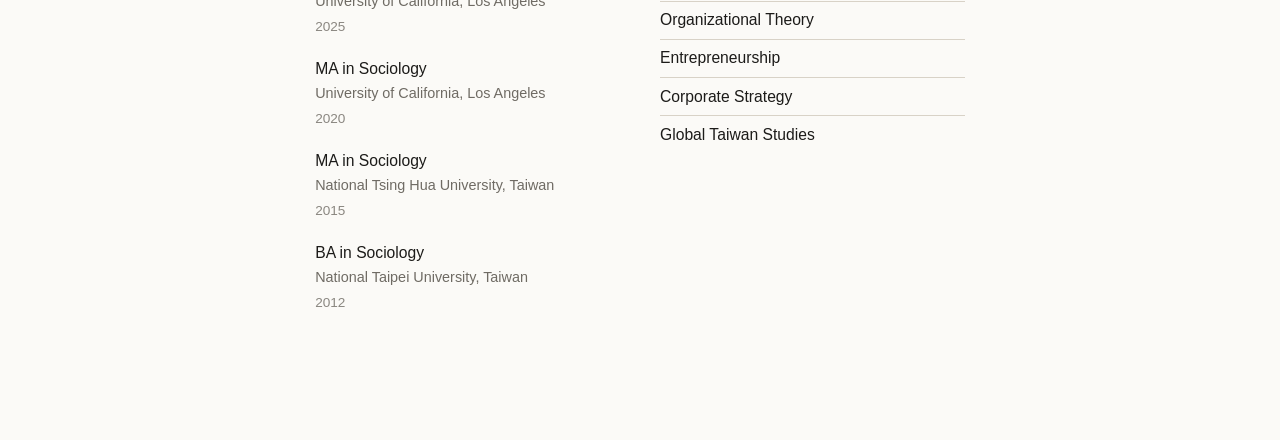
==== commit cdf8d34d: "About bio: reword VC boom line; drop paper-awards clause Co-Authored-By: Claude Opus 4.8 <noreply@an" ====
--- a/site/about.html
+++ b/site/about.html
@@ -93,7 +93,7 @@
         popping up throughout the lonely but exciting process of dissertating. Luckily, the dissertation was
         funded by three competitive grants: the Doctoral Dissertation Research Improvement Grant (American
         Sociological Association), the Dissertation Year Fellowship (UCLA), and the Taiwanese Overseas
-        Pioneers Grant (National Science and Technology Council, Taiwan), along with a few paper awards.
+        Pioneers Grant (National Science and Technology Council, Taiwan).
       </p>
       <p>
         In my last two years at UCLA, I played OT missionary: I built a community by founding the
@@ -104,7 +104,7 @@
         Moving to Princeton has taken me physically farther from Silicon Valley
         &mdash; yet, with my freshly minted ecologist brain, I find myself thinking more about that irrational
         place. My new project with Olav Sorenson, <em>The Deregulated Venture Capital Boom</em>, examines
-        how banking deregulation fueled the VC boom of the 1990s, tracing it to the consolidation of
+        how banking deregulation fueled the VC boom of the 1990s through the consolidation of
         commercial banks. Building on this, Olav, Luisa Gagliardi, and I are now studying how the landscape
         of entrepreneurial finance has shifted over the past two decades. Stay tuned for what we find!
       </p>
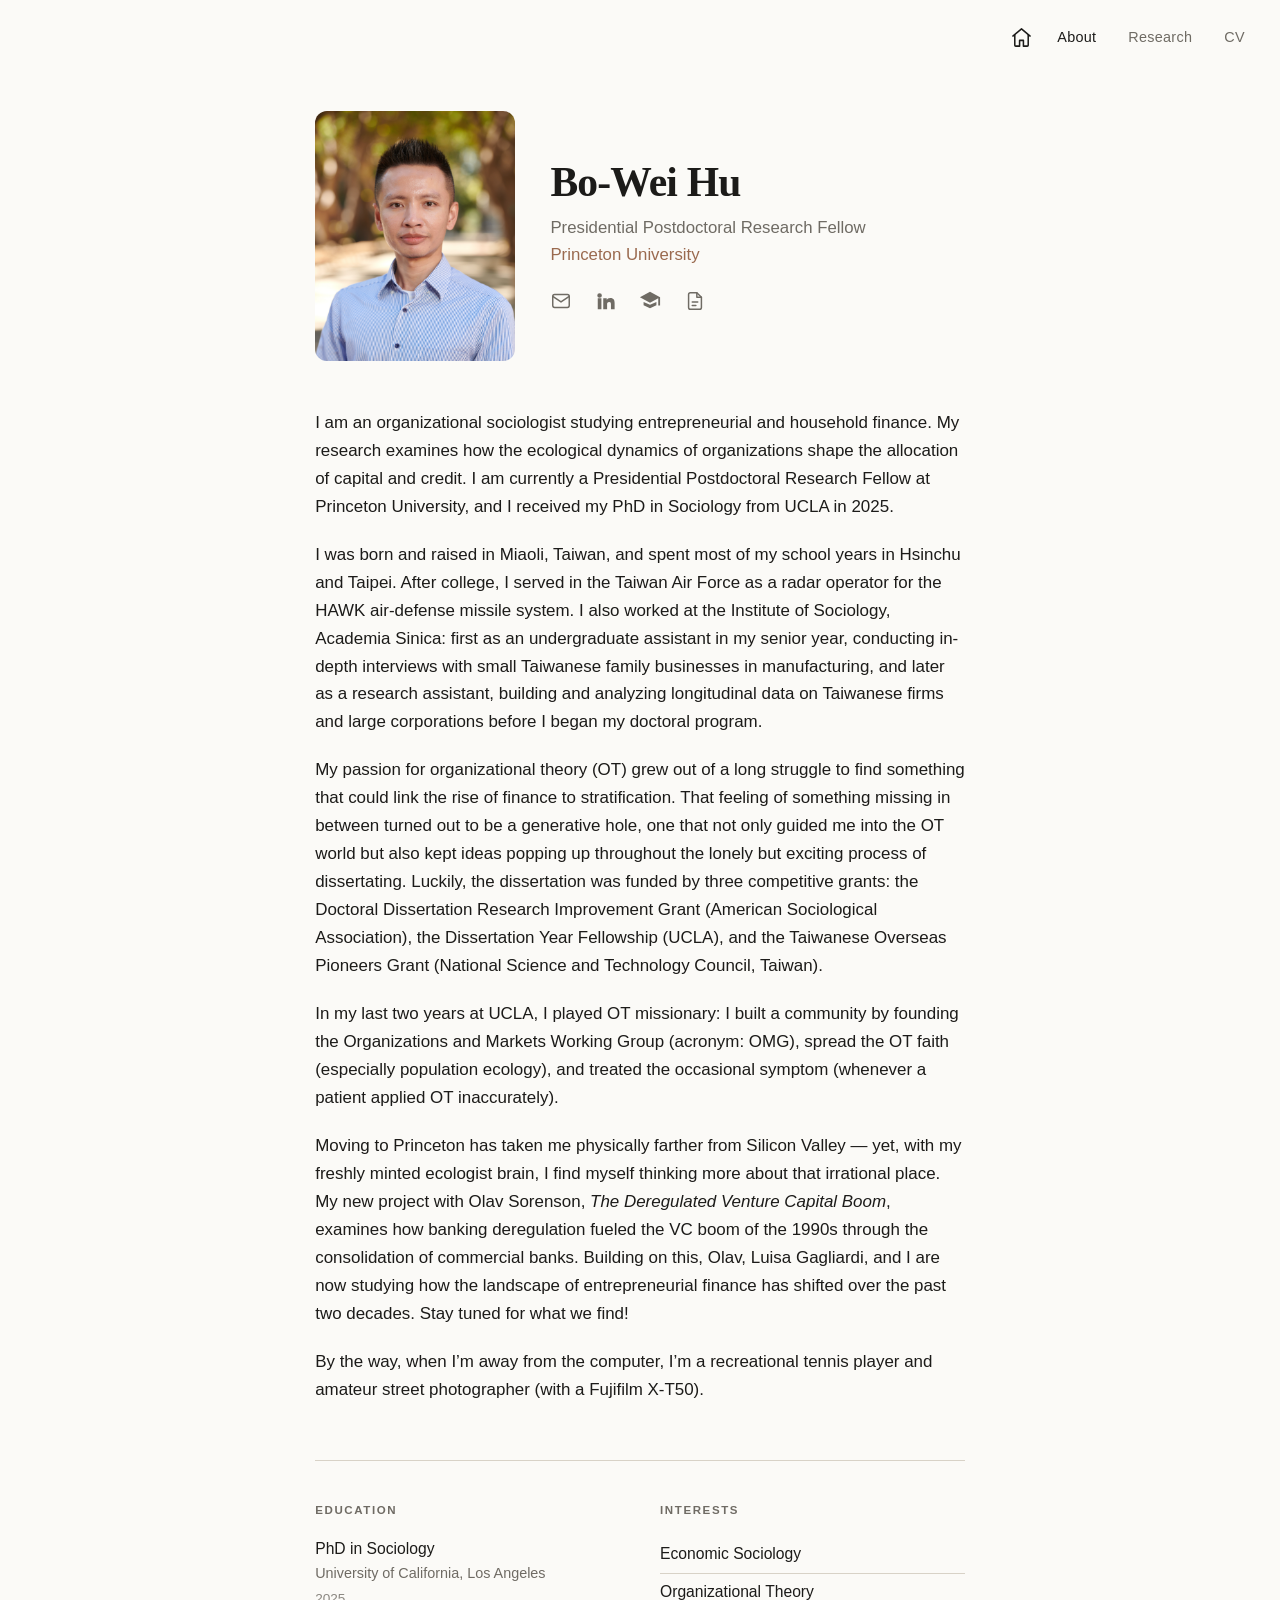
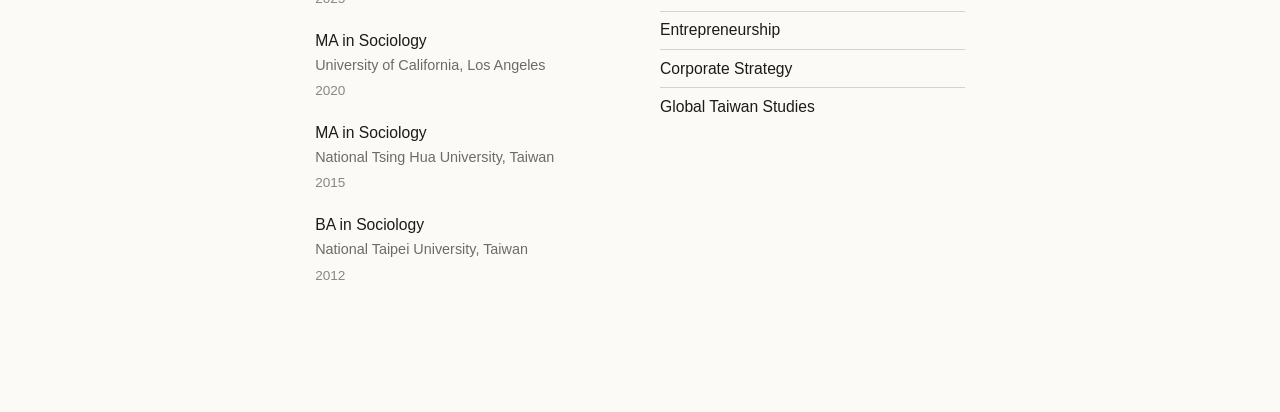
==== commit 087ed5cd: "About bio: reword research sentence (allocation of capital and credit) Co-Authored-By: Claude Opus 4" ====
--- a/site/about.html
+++ b/site/about.html
@@ -72,7 +72,7 @@
     <div class="prose">
       <p>
         I am an organizational sociologist studying entrepreneurial and household finance. My research
-        examines how the ecological dynamics of financial organizations shape access to capital and credit.
+        examines how the ecological dynamics of organizations shape the allocation of capital and credit.
         I am currently a Presidential Postdoctoral Research Fellow at Princeton University, and I received
         my PhD in Sociology from UCLA in 2025.
       </p>
